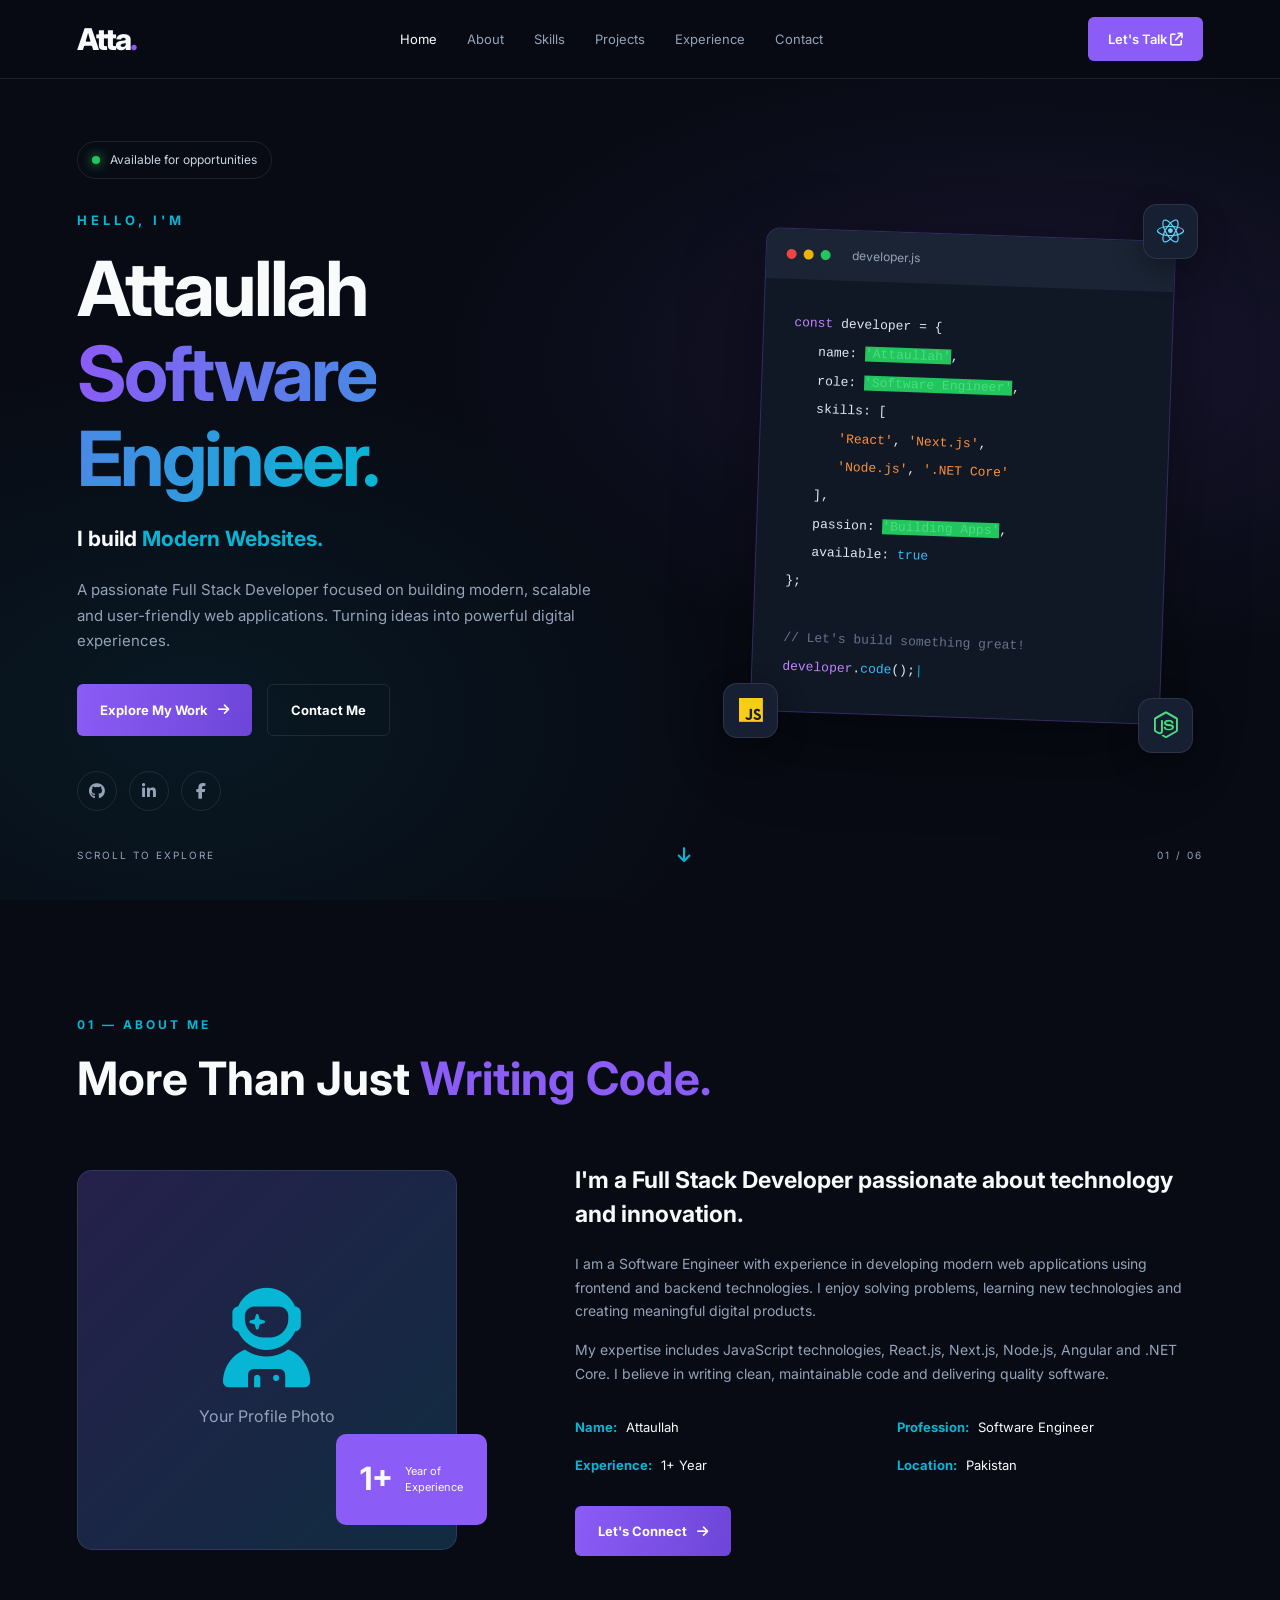
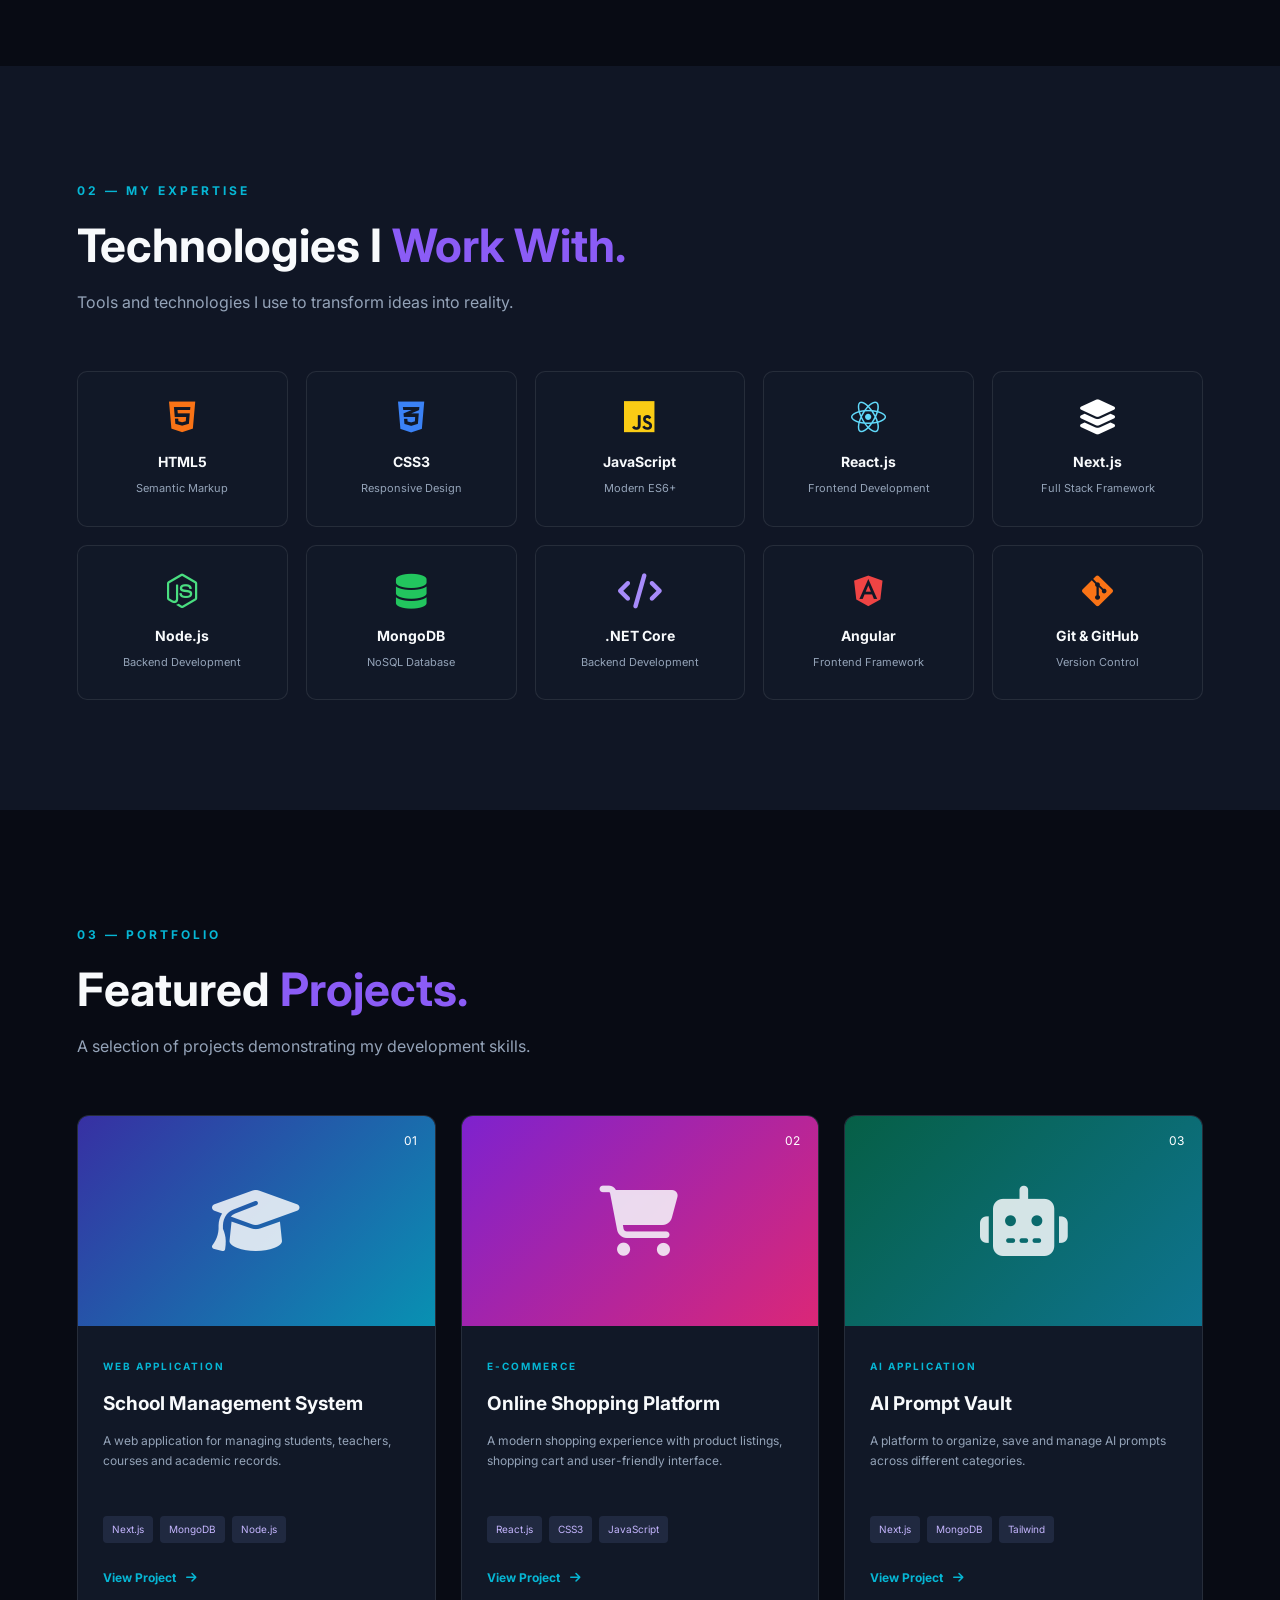
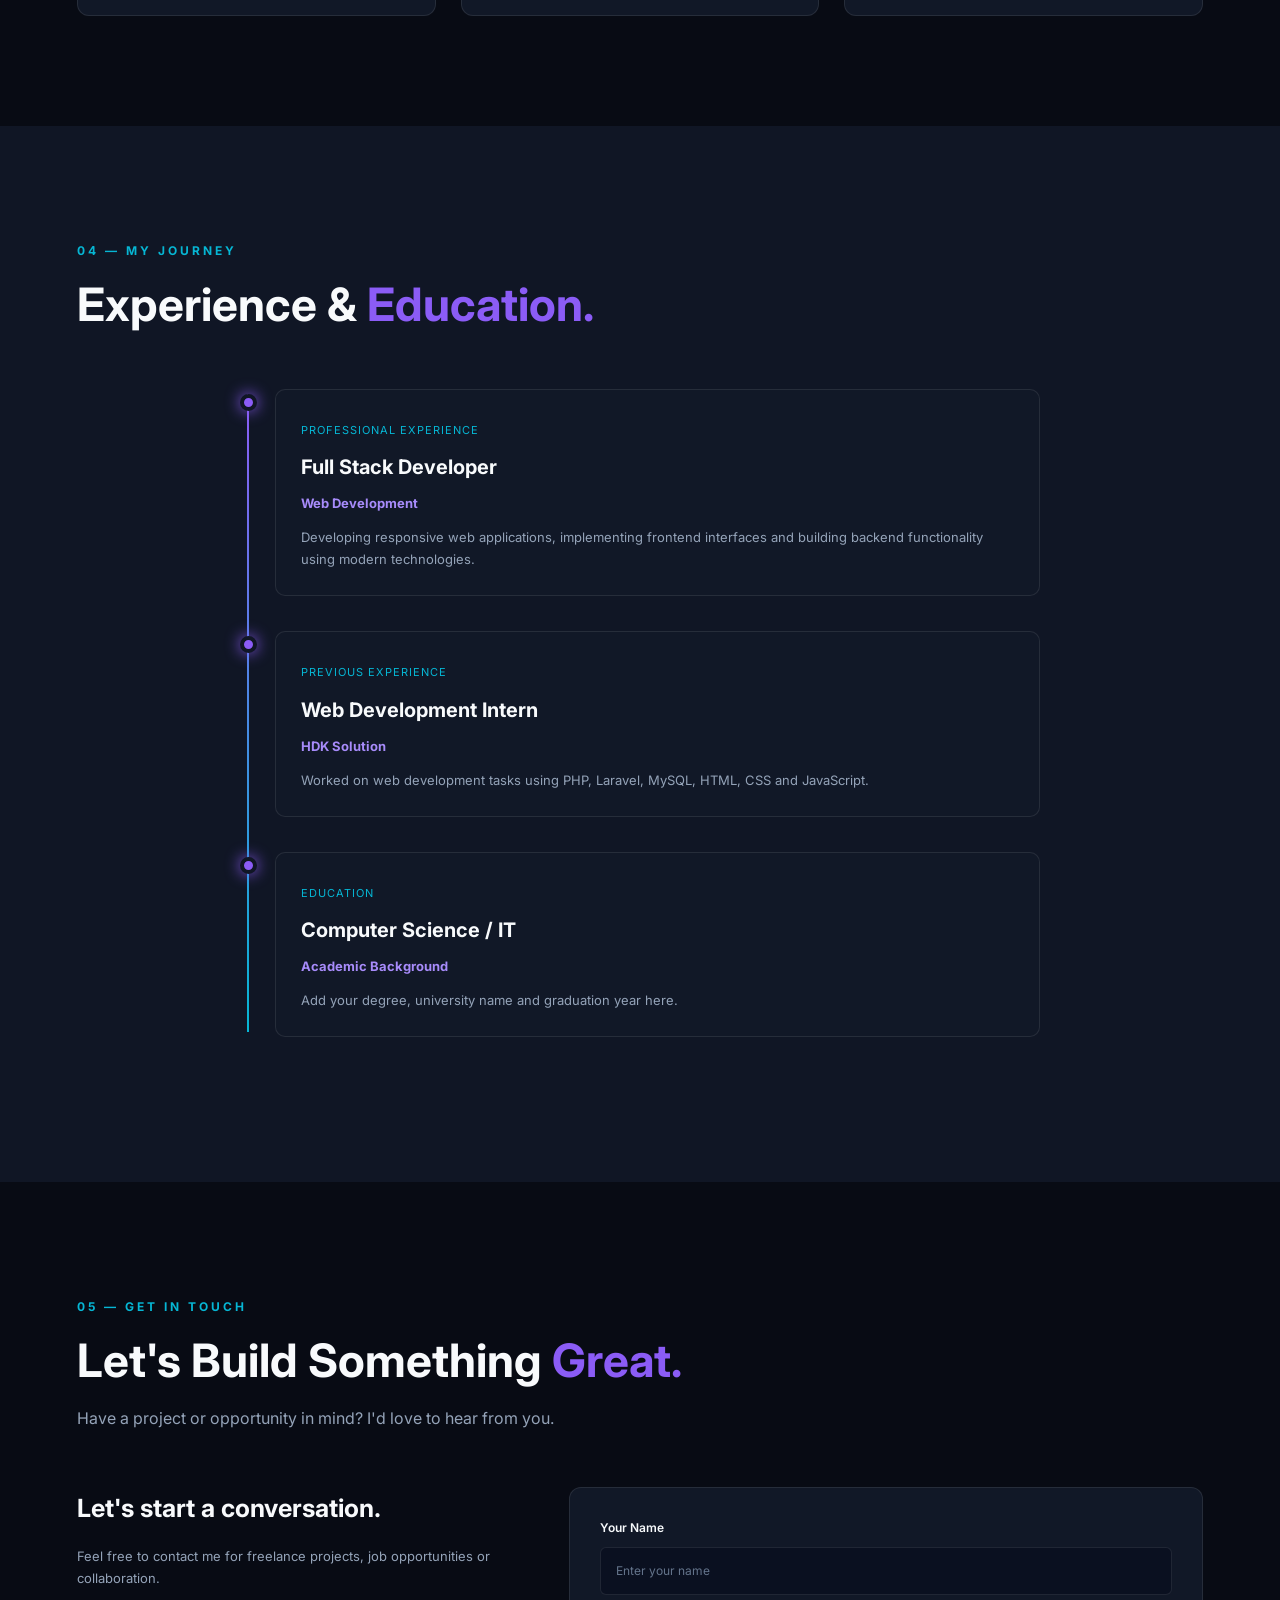
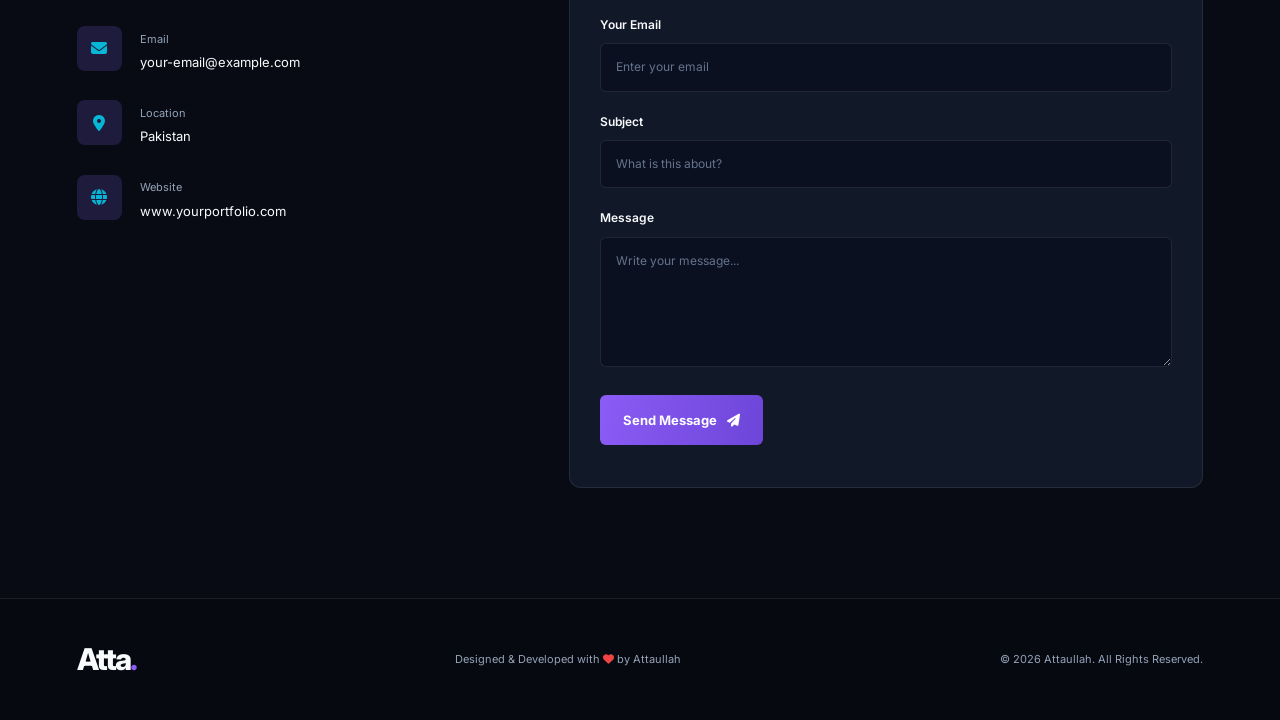
==== index.html @ f4011e94 "project created" ====
<!DOCTYPE html>
<html lang="en">
<head>
    <meta charset="UTF-8">
    <meta name="viewport" content="width=device-width, initial-scale=1.0">
    <meta name="description" content="Software Engineer Portfolio - Full Stack Developer">
    <title>Attaullah | Software Engineer</title>
    <link rel="stylesheet" href="style.css">
    <link rel="preconnect" href="https://fonts.googleapis.com">
    <link href="https://fonts.googleapis.com/css2?family=Inter:wght@400;500;600;700;800&display=swap" rel="stylesheet">
    <link rel="stylesheet" href="https://cdnjs.cloudflare.com/ajax/libs/font-awesome/6.5.2/css/all.min.css">
</head>
<body>

    <!-- Navbar -->
    <header class="header">
        <nav class="navbar container">
            <a href="#home" class="logo">Atta<span>.</span></a>

            <ul class="nav-links" id="navLinks">
                <li><a href="#home" class="active">Home</a></li>
                <li><a href="#about">About</a></li>
                <li><a href="#skills">Skills</a></li>
                <li><a href="#projects">Projects</a></li>
                <li><a href="#experience">Experience</a></li>
                <li><a href="#contact">Contact</a></li>
            </ul>

            <a href="#contact" class="nav-btn">Let's Talk <i class="fas fa-arrow-up-right-from-square"></i></a>

            <button class="menu-btn" id="menuBtn" aria-label="Toggle navigation" aria-expanded="false">
                <i class="fas fa-bars"></i>
            </button>
        </nav>
    </header>

    <!-- Hero -->
    <section class="hero" id="home">
        <div class="container hero-content">

            <div class="hero-text">
                <div class="availability">
                    <span class="pulse"></span>
                    Available for opportunities
                </div>

                <p class="intro">HELLO, I'M</p>

                <h1>Attaullah<br>
                    <span>Software Engineer.</span>
                </h1>

                <h2>I build <span id="typing"></span></h2>

                <p class="hero-description">
                    A passionate Full Stack Developer focused on building
                    modern, scalable and user-friendly web applications.
                    Turning ideas into powerful digital experiences.
                </p>

                <div class="hero-buttons">
                    <a href="#projects" class="btn btn-primary">
                        Explore My Work <i class="fas fa-arrow-right"></i>
                    </a>
                    <a href="#contact" class="btn btn-outline">
                        Contact Me
                    </a>
                </div>

                <div class="social-links">
                    <a href="https://github.com/" target="_blank" aria-label="GitHub"><i class="fab fa-github"></i></a>
                    <a href="https://linkedin.com/" target="_blank" aria-label="LinkedIn"><i class="fab fa-linkedin-in"></i></a>
                    <a href="https://facebook.com/" target="_blank" aria-label="Facebook"><i class="fab fa-facebook-f"></i></a>
                </div>
            </div>

            <div class="hero-visual">
                <div class="profile-card">
                    <div class="card-top">
                        <span class="dot red"></span>
                        <span class="dot yellow"></span>
                        <span class="dot green"></span>
                        <span class="card-title">developer.js</span>
                    </div>

                    <div class="code-content">
                        <p><span class="purple">const</span> developer = {</p>
                        <p class="indent">name: <span class="green">'Attaullah'</span>,</p>
                        <p class="indent">role: <span class="green">'Software Engineer'</span>,</p>
                        <p class="indent">skills: [</p>
                        <p class="indent2"><span class="orange">'React'</span>, <span class="orange">'Next.js'</span>,</p>
                        <p class="indent2"><span class="orange">'Node.js'</span>, <span class="orange">'.NET Core'</span></p>
                        <p class="indent">],</p>
                        <p class="indent">passion: <span class="green">'Building Apps'</span>,</p>
                        <p class="indent">available: <span class="blue">true</span></p>
                        <p>};</p>
                        <br>
                        <p><span class="comment">// Let's build something great!</span></p>
                        <p><span class="purple">developer</span>.<span class="blue">code</span>();<span class="cursor">|</span></p>
                    </div>
                </div>

                <div class="floating-icon icon-one"><i class="fab fa-react"></i></div>
                <div class="floating-icon icon-two"><i class="fab fa-js"></i></div>
                <div class="floating-icon icon-three"><i class="fab fa-node-js"></i></div>
            </div>

        </div>

        <div class="hero-bottom container">
            <span>SCROLL TO EXPLORE</span>
            <a href="#about"><i class="fas fa-arrow-down"></i></a>
            <span>01 / 06</span>
        </div>
    </section>

    <!-- About -->
    <section class="section" id="about">
        <div class="container">
            <div class="section-heading">
                <span class="section-label">01 — ABOUT ME</span>
                <h2>More Than Just <span>Writing Code.</span></h2>
            </div>

            <div class="about-grid">
                <div class="about-image">
                    <div class="image-placeholder">
                        <i class="fas fa-user-astronaut"></i>
                        <p>Your Profile Photo</p>
                    </div>
                    <div class="experience-badge">
                        <strong>1+</strong>
                        <span>Year of<br>Experience</span>
                    </div>
                </div>

                <div class="about-content">
                    <h3>I'm a Full Stack Developer passionate about technology and innovation.</h3>
                    <p>
                        I am a Software Engineer with experience in developing
                        modern web applications using frontend and backend
                        technologies. I enjoy solving problems, learning new
                        technologies and creating meaningful digital products.
                    </p>
                    <p>
                        My expertise includes JavaScript technologies,
                        React.js, Next.js, Node.js, Angular and .NET Core.
                        I believe in writing clean, maintainable code and
                        delivering quality software.
                    </p>

                    <div class="about-details">
                        <div><span>Name:</span> Attaullah</div>
                        <div><span>Profession:</span> Software Engineer</div>
                        <div><span>Experience:</span> 1+ Year</div>
                        <div><span>Location:</span> Pakistan</div>
                    </div>

                    <a href="#contact" class="btn btn-primary">Let's Connect <i class="fas fa-arrow-right"></i></a>
                </div>
            </div>
        </div>
    </section>

    <!-- Skills -->
    <section class="section section-alt" id="skills">
        <div class="container">
            <div class="section-heading">
                <span class="section-label">02 — MY EXPERTISE</span>
                <h2>Technologies I <span>Work With.</span></h2>
                <p>Tools and technologies I use to transform ideas into reality.</p>
            </div>

            <div class="skills-grid">
                <div class="skill-card">
                    <i class="fab fa-html5 html"></i>
                    <h3>HTML5</h3>
                    <p>Semantic Markup</p>
                </div>
                <div class="skill-card">
                    <i class="fab fa-css3-alt css"></i>
                    <h3>CSS3</h3>
                    <p>Responsive Design</p>
                </div>
                <div class="skill-card">
                    <i class="fab fa-js js"></i>
                    <h3>JavaScript</h3>
                    <p>Modern ES6+</p>
                </div>
                <div class="skill-card">
                    <i class="fab fa-react react"></i>
                    <h3>React.js</h3>
                    <p>Frontend Development</p>
                </div>
                <div class="skill-card">
                    <i class="fas fa-layer-group next"></i>
                    <h3>Next.js</h3>
                    <p>Full Stack Framework</p>
                </div>
                <div class="skill-card">
                    <i class="fab fa-node-js node"></i>
                    <h3>Node.js</h3>
                    <p>Backend Development</p>
                </div>
                <div class="skill-card">
                    <i class="fas fa-database mongo"></i>
                    <h3>MongoDB</h3>
                    <p>NoSQL Database</p>
                </div>
                <div class="skill-card">
                    <i class="fas fa-code dotnet"></i>
                    <h3>.NET Core</h3>
                    <p>Backend Development</p>
                </div>
                <div class="skill-card">
                    <i class="fab fa-angular angular"></i>
                    <h3>Angular</h3>
                    <p>Frontend Framework</p>
                </div>
                <div class="skill-card">
                    <i class="fab fa-git-alt git"></i>
                    <h3>Git & GitHub</h3>
                    <p>Version Control</p>
                </div>
            </div>
        </div>
    </section>

    <!-- Projects -->
    <section class="section" id="projects">
        <div class="container">
            <div class="section-heading">
                <span class="section-label">03 — PORTFOLIO</span>
                <h2>Featured <span>Projects.</span></h2>
                <p>A selection of projects demonstrating my development skills.</p>
            </div>

            <div class="projects-grid">
                <article class="project-card">
                    <div class="project-image project-one">
                        <i class="fas fa-graduation-cap"></i>
                        <span>01</span>
                    </div>
                    <div class="project-info">
                        <span class="project-category">WEB APPLICATION</span>
                        <h3>School Management System</h3>
                        <p>A web application for managing students, teachers, courses and academic records.</p>
                        <div class="tech-tags"><span>Next.js</span><span>MongoDB</span><span>Node.js</span></div>
                        <a href="#" class="project-link">View Project <i class="fas fa-arrow-right"></i></a>
                    </div>
                </article>

                <article class="project-card">
                    <div class="project-image project-two">
                        <i class="fas fa-shopping-cart"></i>
                        <span>02</span>
                    </div>
                    <div class="project-info">
                        <span class="project-category">E-COMMERCE</span>
                        <h3>Online Shopping Platform</h3>
                        <p>A modern shopping experience with product listings, shopping cart and user-friendly interface.</p>
                        <div class="tech-tags"><span>React.js</span><span>CSS3</span><span>JavaScript</span></div>
                        <a href="#" class="project-link">View Project <i class="fas fa-arrow-right"></i></a>
                    </div>
                </article>

                <article class="project-card">
                    <div class="project-image project-three">
                        <i class="fas fa-robot"></i>
                        <span>03</span>
                    </div>
                    <div class="project-info">
                        <span class="project-category">AI APPLICATION</span>
                        <h3>AI Prompt Vault</h3>
                        <p>A platform to organize, save and manage AI prompts across different categories.</p>
                        <div class="tech-tags"><span>Next.js</span><span>MongoDB</span><span>Tailwind</span></div>
                        <a href="#" class="project-link">View Project <i class="fas fa-arrow-right"></i></a>
                    </div>
                </article>
            </div>
        </div>
    </section>

    <!-- Experience -->
    <section class="section section-alt" id="experience">
        <div class="container">
            <div class="section-heading">
                <span class="section-label">04 — MY JOURNEY</span>
                <h2>Experience & <span>Education.</span></h2>
            </div>

            <div class="timeline">
                <div class="timeline-item">
                    <span class="timeline-dot"></span>
                    <div class="timeline-content">
                        <span class="timeline-date">Professional Experience</span>
                        <h3>Full Stack Developer</h3>
                        <h4>Web Development</h4>
                        <p>Developing responsive web applications, implementing frontend interfaces and building backend functionality using modern technologies.</p>
                    </div>
                </div>

                <div class="timeline-item">
                    <span class="timeline-dot"></span>
                    <div class="timeline-content">
                        <span class="timeline-date">Previous Experience</span>
                        <h3>Web Development Intern</h3>
                        <h4>HDK Solution</h4>
                        <p>Worked on web development tasks using PHP, Laravel, MySQL, HTML, CSS and JavaScript.</p>
                    </div>
                </div>

                <div class="timeline-item">
                    <span class="timeline-dot"></span>
                    <div class="timeline-content">
                        <span class="timeline-date">Education</span>
                        <h3>Computer Science / IT</h3>
                        <h4>Academic Background</h4>
                        <p>Add your degree, university name and graduation year here.</p>
                    </div>
                </div>
            </div>
        </div>
    </section>

    <!-- Contact -->
    <section class="section" id="contact">
        <div class="container">
            <div class="section-heading">
                <span class="section-label">05 — GET IN TOUCH</span>
                <h2>Let's Build Something <span>Great.</span></h2>
                <p>Have a project or opportunity in mind? I'd love to hear from you.</p>
            </div>

            <div class="contact-grid">
                <div class="contact-info">
                    <h3>Let's start a conversation.</h3>
                    <p>Feel free to contact me for freelance projects, job opportunities or collaboration.</p>

                    <div class="contact-item">
                        <i class="fas fa-envelope"></i>
                        <div><span>Email</span><p>your-email@example.com</p></div>
                    </div>
                    <div class="contact-item">
                        <i class="fas fa-location-dot"></i>
                        <div><span>Location</span><p>Pakistan</p></div>
                    </div>
                    <div class="contact-item">
                        <i class="fas fa-globe"></i>
                        <div><span>Website</span><p>www.yourportfolio.com</p></div>
                    </div>
                </div>

                <form class="contact-form" id="contactForm">
                    <div class="form-group">
                        <label for="name">Your Name</label>
                        <input type="text" id="name" placeholder="Enter your name" required>
                    </div>
                    <div class="form-group">
                        <label for="email">Your Email</label>
                        <input type="email" id="email" placeholder="Enter your email" required>
                    </div>
                    <div class="form-group">
                        <label for="subject">Subject</label>
                        <input type="text" id="subject" placeholder="What is this about?" required>
                    </div>
                    <div class="form-group">
                        <label for="message">Message</label>
                        <textarea id="message" rows="5" placeholder="Write your message..." required></textarea>
                    </div>
                    <button type="submit" class="btn btn-primary submit-btn">
                        Send Message <i class="fas fa-paper-plane"></i>
                    </button>
                    <p id="formMessage" class="form-message"></p>
                </form>
            </div>
        </div>
    </section>

    <!-- Footer -->
    <footer class="footer">
        <div class="container footer-content">
            <a href="#home" class="logo">Atta<span>.</span></a>
            <p>Designed & Developed with <i class="fas fa-heart"></i> by Attaullah</p>
            <p class="copyright">© <span id="year"></span> Attaullah. All Rights Reserved.</p>
        </div>
    </footer>

    <button class="back-to-top" id="backToTop" aria-label="Back to top">
        <i class="fas fa-arrow-up"></i>
    </button>

    <script src="script.js"></script>
</body>
</html>
---- style.css ----
/* =========================
   GLOBAL STYLES
========================= */

:root {
    --bg: #080b14;
    --bg-light: #101625;
    --card: #111827;
    --primary: #8b5cf6;
    --secondary: #06b6d4;
    --text: #f8fafc;
    --muted: #94a3b8;
    --border: rgba(255,255,255,0.09);
}

* {
    margin: 0;
    padding: 0;
    box-sizing: border-box;
    scroll-behavior: smooth;
}

body {
    font-family: 'Inter', sans-serif;
    background: var(--bg);
    color: var(--text);
    line-height: 1.7;
    overflow-x: hidden;
}

a {
    text-decoration: none;
    color: inherit;
}

button, input, textarea {
    font: inherit;
}

.container {
    width: 88%;
    max-width: 1200px;
    margin: auto;
}

.section {
    padding: 110px 0;
}

.section-alt {
    background: var(--bg-light);
}

.section-heading {
    margin-bottom: 55px;
}

.section-label {
    display: inline-block;
    color: var(--secondary);
    font-size: 12px;
    font-weight: 700;
    letter-spacing: 3px;
    margin-bottom: 15px;
}

.section-heading h2 {
    font-size: clamp(30px, 4vw, 46px);
    line-height: 1.25;
    margin-bottom: 15px;
}

.section-heading h2 span {
    color: var(--primary);
}

.section-heading > p {
    color: var(--muted);
}

/* =========================
   NAVIGATION
========================= */

.header {
    position: fixed;
    top: 0;
    left: 0;
    width: 100%;
    z-index: 1000;
    background: rgba(8,11,20,0.88);
    backdrop-filter: blur(15px);
    border-bottom: 1px solid var(--border);
}

.navbar {
    height: 78px;
    display: flex;
    align-items: center;
    justify-content: space-between;
}

.logo {
    font-size: 30px;
    font-weight: 800;
    letter-spacing: -2px;
}

.logo span {
    color: var(--primary);
}

.nav-links {
    display: flex;
    list-style: none;
    gap: 30px;
}

.nav-links a {
    font-size: 13px;
    color: var(--muted);
    transition: 0.3s;
}

.nav-links a:hover,
.nav-links a.active {
    color: var(--text);
}

.nav-btn {
    background: var(--primary);
    padding: 11px 20px;
    border-radius: 6px;
    font-size: 13px;
    font-weight: 600;
    transition: 0.3s;
}

.nav-btn:hover {
    background: #7040dc;
    transform: translateY(-2px);
}

.menu-btn {
    display: none;
    background: transparent;
    border: 0;
    color: white;
    font-size: 23px;
    cursor: pointer;
}

/* =========================
   HERO SECTION
========================= */

.hero {
    min-height: 100vh;
    padding-top: 140px;
    position: relative;
    background:
        radial-gradient(ellipse at 80% 40%, rgba(139,92,246,0.13), transparent 40%),
        radial-gradient(ellipse at 15% 80%, rgba(6,182,212,0.08), transparent 35%);
    display: flex;
    flex-direction: column;
}

.hero-content {
    display: grid;
    grid-template-columns: 1.1fr 0.9fr;
    align-items: center;
    gap: 60px;
    flex: 1;
}

.availability {
    display: inline-flex;
    align-items: center;
    gap: 10px;
    padding: 8px 14px;
    border: 1px solid var(--border);
    border-radius: 30px;
    color: #cbd5e1;
    font-size: 12px;
    margin-bottom: 30px;
}

.pulse {
    width: 8px;
    height: 8px;
    border-radius: 50%;
    background: #22c55e;
    box-shadow: 0 0 12px #22c55e;
}

.intro {
    color: var(--secondary);
    font-size: 13px;
    letter-spacing: 4px;
    font-weight: 700;
}

.hero-text h1 {
    font-size: clamp(45px, 6vw, 76px);
    line-height: 1.12;
    margin: 15px 0;
    letter-spacing: -3px;
}

.hero-text h1 span {
    background: linear-gradient(90deg, #8b5cf6, #06b6d4);
    background-clip: text;
    -webkit-background-clip: text;
    color: transparent;
}

.hero-text h2 {
    font-size: 21px;
    margin: 20px 0;
}

.hero-text h2 span {
    color: var(--secondary);
}

.hero-description {
    max-width: 520px;
    color: var(--muted);
    font-size: 15px;
    margin-bottom: 30px;
}

.hero-buttons {
    display: flex;
    gap: 15px;
    flex-wrap: wrap;
}

.btn {
    display: inline-flex;
    align-items: center;
    justify-content: center;
    gap: 10px;
    padding: 14px 23px;
    border-radius: 6px;
    font-size: 13px;
    font-weight: 700;
    border: none;
    cursor: pointer;
    transition: 0.3s;
}

.btn-primary {
    color: white;
    background: linear-gradient(100deg, #8b5cf6, #6d45d8);
}

.btn-primary:hover {
    transform: translateY(-4px);
    box-shadow: 0 10px 30px rgba(139,92,246,0.25);
}

.btn-outline {
    border: 1px solid var(--border);
    color: white;
}

.btn-outline:hover {
    border-color: var(--primary);
    color: var(--secondary);
}

.social-links {
    display: flex;
    gap: 12px;
    margin-top: 35px;
}

.social-links a {
    width: 40px;
    height: 40px;
    border: 1px solid var(--border);
    display: grid;
    place-items: center;
    border-radius: 50%;
    color: var(--muted);
    transition: 0.3s;
}

.social-links a:hover {
    background: var(--primary);
    color: white;
    transform: translateY(-4px);
}

/* Code card */

.hero-visual {
    position: relative;
    padding: 35px;
}

.profile-card {
    position: relative;
    z-index: 2;
    background: #101725;
    border: 1px solid rgba(139,92,246,0.3);
    border-radius: 14px;
    overflow: hidden;
    box-shadow: 0 30px 80px rgba(0,0,0,0.4);
    transform: rotate(2deg);
    transition: 0.4s;
}

.profile-card:hover {
    transform: rotate(0deg) translateY(-5px);
}

.card-top {
    background: #1a2434;
    padding: 15px 20px;
    display: flex;
    align-items: center;
    gap: 7px;
}

.dot {
    width: 10px;
    height: 10px;
    border-radius: 50%;
}

.red { background: #ef4444; }
.yellow { background: #eab308; }
.green { background: #22c55e; }

.card-title {
    margin-left: 15px;
    font-size: 12px;
    color: var(--muted);
}

.code-content {
    padding: 30px;
    font-family: monospace;
    font-size: 13px;
    line-height: 2.2;
    color: #e2e8f0;
}

.indent { padding-left: 25px; }
.indent2 { padding-left: 48px; }

.purple { color: #c084fc; }
.green:not(.dot) { color: #4ade80; }
.orange { color: #fb923c; }
.blue { color: #38bdf8; }
.comment { color: #64748b; }
.cursor { color: #06b6d4; animation: blink 0.8s infinite; }

@keyframes blink {
    50% { opacity: 0; }
}

.floating-icon {
    position: absolute;
    z-index: 3;
    width: 55px;
    height: 55px;
    border-radius: 14px;
    display: grid;
    place-items: center;
    font-size: 27px;
    background: #172033;
    border: 1px solid var(--border);
    box-shadow: 0 10px 30px #0005;
    animation: float 3s ease-in-out infinite;
}

.icon-one { top: 5px; right: 5px; color: #61dafb; }
.icon-two { bottom: 15px; left: 0; color: #facc15; animation-delay: 0.5s; }
.icon-three { bottom: 0; right: 10px; color: #4ade80; animation-delay: 1s; }

@keyframes float {
    50% { transform: translateY(-12px); }
}

.hero-bottom {
    display: flex;
    justify-content: space-between;
    align-items: center;
    padding: 30px 0;
    color: var(--muted);
    font-size: 10px;
    letter-spacing: 2px;
}

.hero-bottom a {
    font-size: 17px;
    color: var(--secondary);
}

/* =========================
   ABOUT
========================= */

.about-grid {
    display: grid;
    grid-template-columns: 0.8fr 1.2fr;
    align-items: center;
    gap: 80px;
}

.about-image {
    position: relative;
    max-width: 380px;
}

.image-placeholder {
    min-height: 380px;
    background: linear-gradient(135deg, #25204b, #102c40);
    border: 1px solid var(--border);
    border-radius: 15px;
    display: flex;
    flex-direction: column;
    justify-content: center;
    align-items: center;
    color: var(--secondary);
    gap: 15px;
}

.image-placeholder i {
    font-size: 100px;
}

.image-placeholder p {
    color: var(--muted);
}

.experience-badge {
    position: absolute;
    right: -30px;
    bottom: 25px;
    background: var(--primary);
    padding: 18px 24px;
    border-radius: 10px;
    display: flex;
    align-items: center;
    gap: 12px;
}

.experience-badge strong {
    font-size: 32px;
}

.experience-badge span {
    font-size: 11px;
    line-height: 1.5;
}

.about-content h3 {
    font-size: 23px;
    margin-bottom: 20px;
    line-height: 1.5;
}

.about-content > p {
    color: var(--muted);
    font-size: 14px;
    margin-bottom: 15px;
}

.about-details {
    display: grid;
    grid-template-columns: 1fr 1fr;
    gap: 16px;
    margin: 30px 0;
    font-size: 13px;
}

.about-details span {
    color: var(--secondary);
    font-weight: 700;
    margin-right: 5px;
}

/* =========================
   SKILLS
========================= */

.skills-grid {
    display: grid;
    grid-template-columns: repeat(5, 1fr);
    gap: 18px;
}

.skill-card {
    background: var(--card);
    border: 1px solid var(--border);
    border-radius: 10px;
    padding: 28px 15px;
    text-align: center;
    transition: 0.3s;
}

.skill-card:hover {
    transform: translateY(-8px);
    border-color: var(--primary);
    background: #171d30;
}

.skill-card i {
    font-size: 35px;
    margin-bottom: 15px;
}

.skill-card h3 {
    font-size: 14px;
    margin-bottom: 5px;
}

.skill-card p {
    font-size: 11px;
    color: var(--muted);
}

.html { color: #f97316; }
.css { color: #3b82f6; }
.js { color: #facc15; }
.react { color: #61dafb; }
.next { color: white; }
.node { color: #4ade80; }
.mongo { color: #22c55e; }
.dotnet { color: #a78bfa; }
.angular { color: #ef4444; }
.git { color: #f97316; }

/* =========================
   PROJECTS
========================= */

.projects-grid {
    display: grid;
    grid-template-columns: repeat(3, 1fr);
    gap: 25px;
}

.project-card {
    background: var(--card);
    border: 1px solid var(--border);
    border-radius: 12px;
    overflow: hidden;
    transition: 0.3s;
}

.project-card:hover {
    transform: translateY(-8px);
    border-color: var(--primary);
}

.project-image {
    height: 210px;
    position: relative;
    display: grid;
    place-items: center;
    overflow: hidden;
}

.project-image i {
    font-size: 70px;
    opacity: 0.85;
}

.project-image span {
    position: absolute;
    top: 15px;
    right: 18px;
    font-size: 12px;
    color: white;
}

.project-one {
    background: linear-gradient(135deg, #3730a3, #0891b2);
}

.project-two {
    background: linear-gradient(135deg, #7e22ce, #db2777);
}

.project-three {
    background: linear-gradient(135deg, #065f46, #0e7490);
}

.project-info {
    padding: 25px;
}

.project-category {
    font-size: 10px;
    color: var(--secondary);
    font-weight: 700;
    letter-spacing: 2px;
}

.project-info h3 {
    font-size: 19px;
    margin: 10px 0;
}

.project-info p {
    font-size: 12px;
    color: var(--muted);
    min-height: 65px;
}

.tech-tags {
    display: flex;
    flex-wrap: wrap;
    gap: 7px;
    margin: 20px 0;
}

.tech-tags span {
    background: #202940;
    color: #c4b5fd;
    padding: 5px 9px;
    border-radius: 4px;
    font-size: 10px;
}

.project-link {
    display: inline-flex;
    gap: 10px;
    align-items: center;
    font-size: 12px;
    color: var(--secondary);
    font-weight: 700;
}

/* =========================
   EXPERIENCE
========================= */

.timeline {
    max-width: 800px;
    margin: auto;
    position: relative;
    padding-left: 35px;
}

.timeline::before {
    content: "";
    position: absolute;
    left: 7px;
    top: 5px;
    bottom: 5px;
    width: 2px;
    background: linear-gradient(var(--primary), var(--secondary));
}

.timeline-item {
    position: relative;
    margin-bottom: 35px;
}

.timeline-dot {
    position: absolute;
    left: -35px;
    top: 5px;
    width: 17px;
    height: 17px;
    border-radius: 50%;
    background: var(--primary);
    border: 4px solid var(--bg-light);
    box-shadow: 0 0 15px var(--primary);
}

.timeline-content {
    background: var(--card);
    padding: 25px;
    border: 1px solid var(--border);
    border-radius: 10px;
}

.timeline-date {
    color: var(--secondary);
    font-size: 11px;
    text-transform: uppercase;
    letter-spacing: 1px;
}

.timeline-content h3 {
    margin: 8px 0;
    font-size: 20px;
}

.timeline-content h4 {
    color: #a78bfa;
    font-size: 13px;
    margin-bottom: 12px;
}

.timeline-content p {
    color: var(--muted);
    font-size: 13px;
}

/* =========================
   CONTACT
========================= */

.contact-grid {
    display: grid;
    grid-template-columns: 0.8fr 1.2fr;
    gap: 70px;
}

.contact-info h3 {
    font-size: 25px;
    margin-bottom: 15px;
}

.contact-info > p {
    font-size: 13px;
    color: var(--muted);
    margin-bottom: 35px;
}

.contact-item {
    display: flex;
    align-items: center;
    gap: 18px;
    margin-bottom: 25px;
}

.contact-item > i {
    width: 45px;
    height: 45px;
    background: #1e1b3c;
    color: var(--secondary);
    display: grid;
    place-items: center;
    border-radius: 8px;
}

.contact-item span {
    font-size: 11px;
    color: var(--muted);
}

.contact-item p {
    font-size: 13px;
}

.contact-form {
    background: var(--card);
    padding: 30px;
    border: 1px solid var(--border);
    border-radius: 12px;
}

.form-group {
    margin-bottom: 20px;
}

.form-group label {
    display: block;
    font-size: 12px;
    margin-bottom: 8px;
    font-weight: 600;
}

.form-group input,
.form-group textarea {
    width: 100%;
    background: #0a1020;
    border: 1px solid var(--border);
    outline: none;
    padding: 13px 15px;
    color: white;
    border-radius: 6px;
    font-size: 12px;
    resize: vertical;
    transition: 0.3s;
}

.form-group input:focus,
.form-group textarea:focus {
    border-color: var(--primary);
}

.form-group input::placeholder,
.form-group textarea::placeholder {
    color: #64748b;
}

.form-message {
    margin-top: 12px;
    font-size: 12px;
    color: var(--secondary);
}

/* =========================
   FOOTER
========================= */

.footer {
    background: #060910;
    border-top: 1px solid var(--border);
    padding: 35px 0;
}

.footer-content {
    display: flex;
    align-items: center;
    justify-content: space-between;
    gap: 20px;
    flex-wrap: wrap;
}

.footer-content p {
    font-size: 11px;
    color: var(--muted);
}

.footer-content .fa-heart {
    color: #ef4444;
}

.back-to-top {
    position: fixed;
    right: 25px;
    bottom: 25px;
    width: 45px;
    height: 45px;
    border: 0;
    border-radius: 8px;
    background: var(--primary);
    color: white;
    cursor: pointer;
    display: none;
    z-index: 900;
    transition: 0.3s;
}

.back-to-top.show {
    display: block;
}

.back-to-top:hover {
    transform: translateY(-5px);
}

/* =========================
   SCROLL ANIMATION
========================= */

.reveal {
    opacity: 0;
    transform: translateY(30px);
    transition: opacity 0.7s ease, transform 0.7s ease;
}

.reveal.visible {
    opacity: 1;
    transform: translateY(0);
}

/* =========================
   RESPONSIVE DESIGN
========================= */

@media(max-width: 1000px) {
    .nav-links {
        gap: 17px;
    }

    .hero-content {
        gap: 25px;
    }

    .skills-grid {
        grid-template-columns: repeat(3, 1fr);
    }

    .projects-grid {
        grid-template-columns: repeat(2, 1fr);
    }
}

@media(max-width: 768px) {
    .section {
        padding: 80px 0;
    }

    .navbar {
        height: 70px;
    }

    .nav-btn {
        display: none;
    }

    .menu-btn {
        display: block;
    }

    .nav-links {
        position: absolute;
        top: 70px;
        left: 0;
        width: 100%;
        background: #101625;
        flex-direction: column;
        gap: 0;
        padding: 10px 6%;
        display: none;
        border-bottom: 1px solid var(--border);
    }

    .nav-links.show {
        display: flex;
    }

    .nav-links li a {
        display: block;
        padding: 13px 0;
    }

    .hero {
        padding-top: 110px;
    }

    .hero-content {
        grid-template-columns: 1fr;
        gap: 30px;
    }

    .hero-visual {
        max-width: 550px;
        width: 100%;
        margin: auto;
        padding: 20px;
    }

    .hero-text h1 {
        font-size: 55px;
    }

    .about-grid,
    .contact-grid {
        grid-template-columns: 1fr;
        gap: 45px;
    }

    .about-image {
        margin: auto;
        width: 90%;
    }

    .projects-grid {
        grid-template-columns: 1fr 1fr;
    }

    .footer-content {
        justify-content: center;
        text-align: center;
        flex-direction: column;
    }
}

@media(max-width: 520px) {
    .container {
        width: 90%;
    }

    .hero-text h1 {
        font-size: 43px;
        letter-spacing: -2px;
    }

    .hero-text h2 {
        font-size: 17px;
    }

    .hero-description {
        font-size: 13px;
    }

    .hero-visual {
        padding: 12px;
    }

    .code-content {
        padding: 20px 12px;
        font-size: 10px;
    }

    .skills-grid {
        grid-template-columns: repeat(2, 1fr);
    }

    .projects-grid {
        grid-template-columns: 1fr;
    }

    .about-details {
        grid-template-columns: 1fr;
    }

    .experience-badge {
        right: -10px;
    }

    .contact-form {
        padding: 20px;
    }

    .hero-buttons .btn {
        padding: 12px 15px;
    }

    .hero-bottom {
        padding: 25px 0;
    }
}
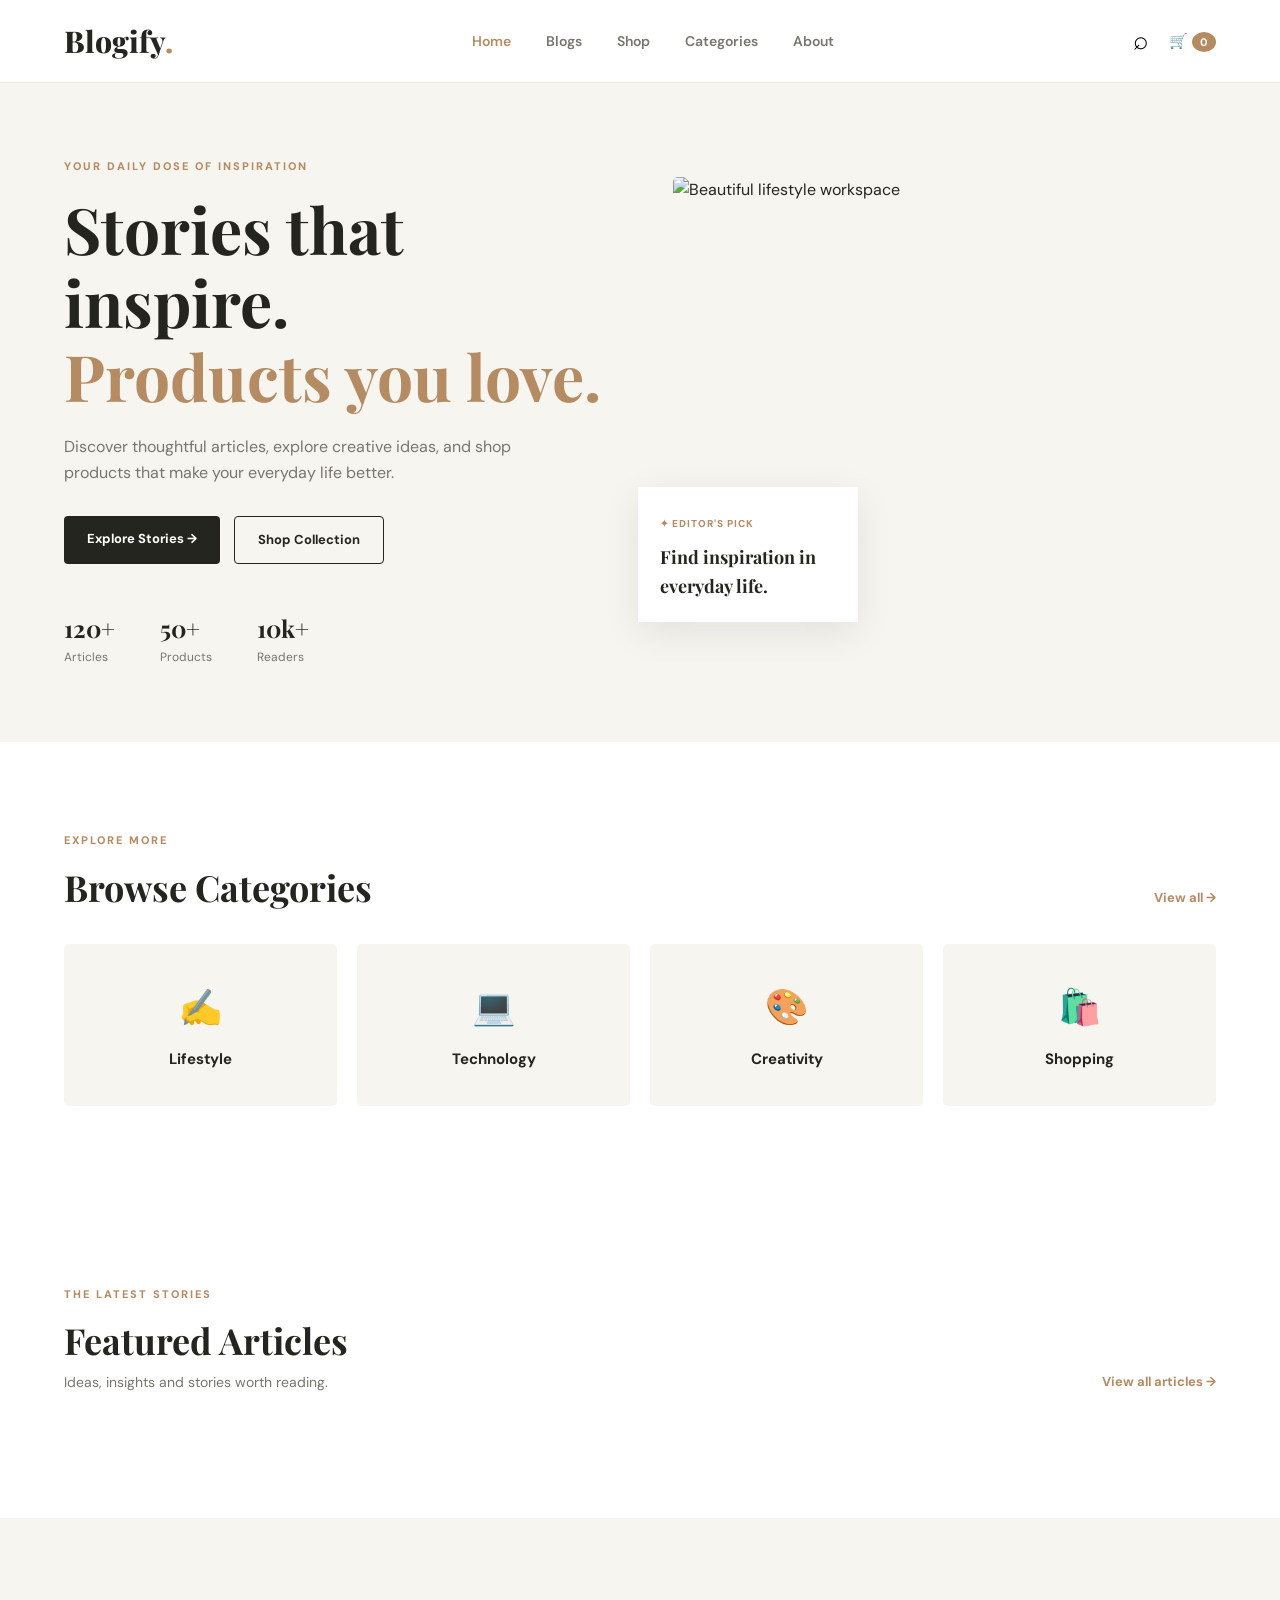
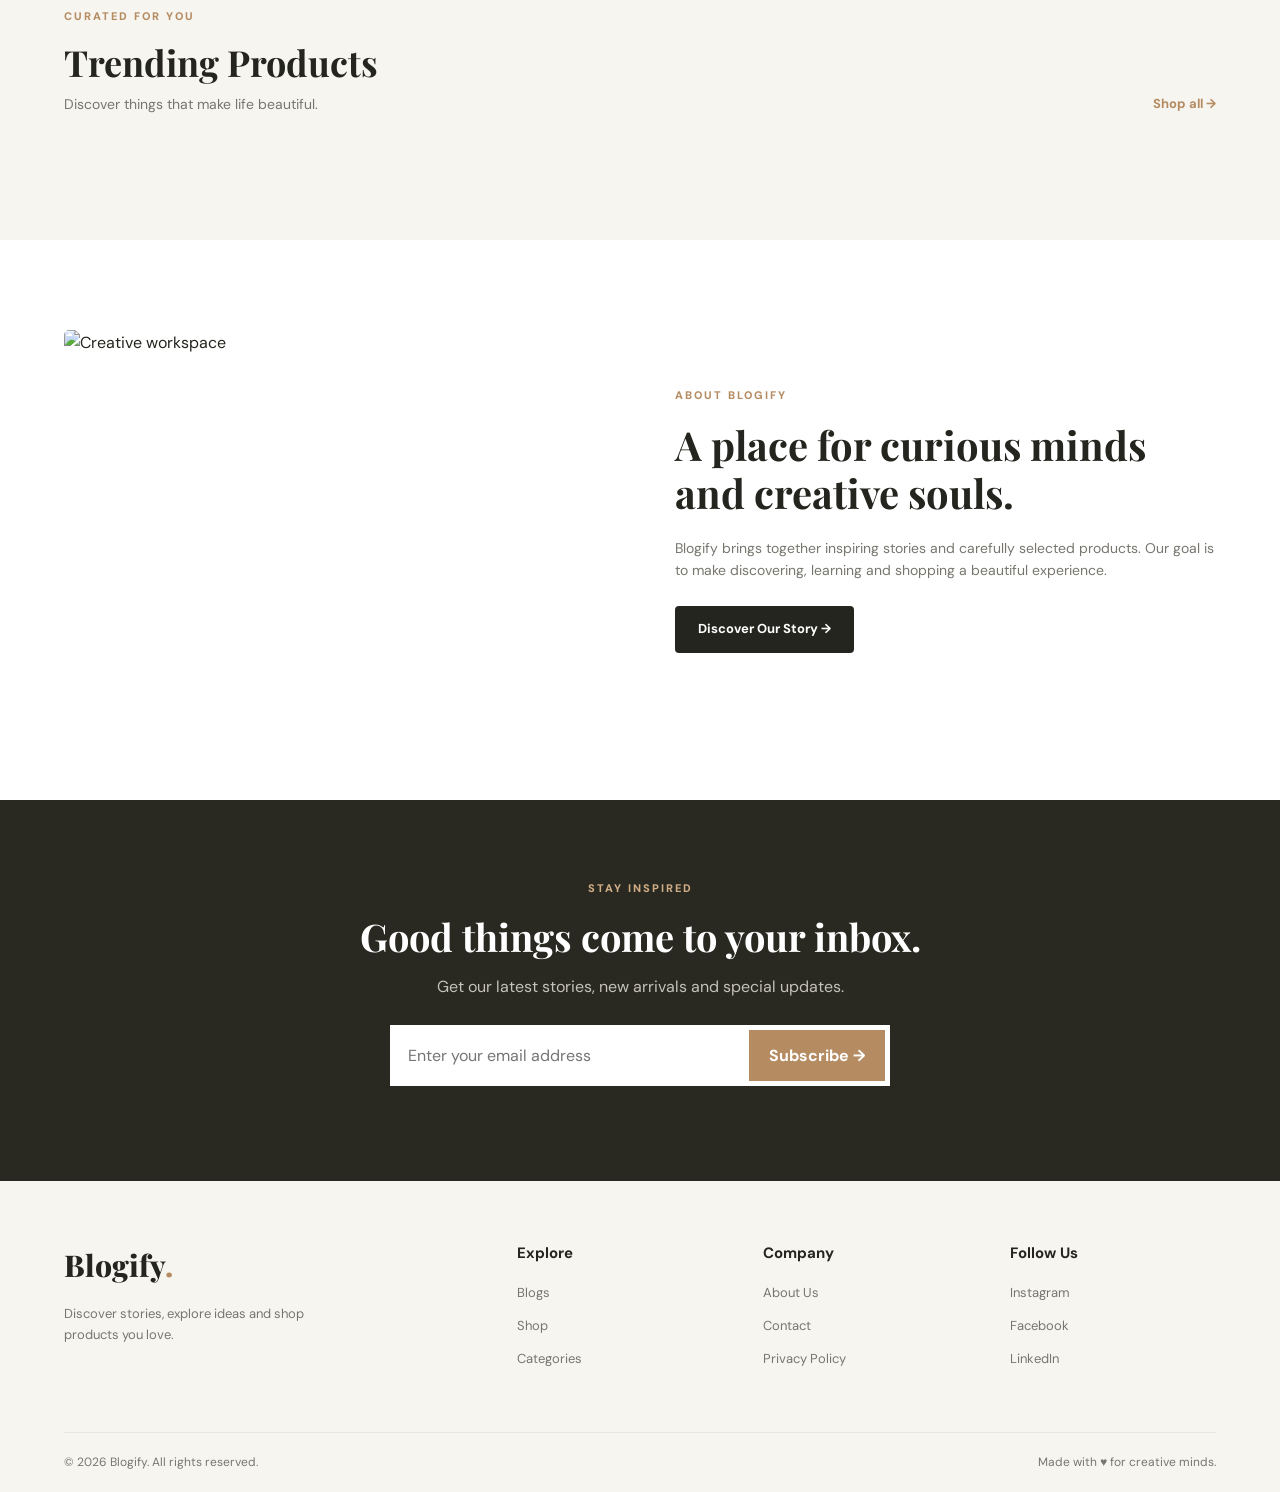
==== commit 7221bf9a: "home page created" ====
--- a/index.html
+++ b/index.html
@@ -4,393 +4,269 @@
 <head>
     <meta charset="UTF-8">
     <meta name="viewport" content="width=device-width, initial-scale=1.0">
-    <meta name="description" content="Software Engineer Portfolio - Full Stack Developer">
-    <title>Attaullah | Software Engineer</title>
-    <link rel="stylesheet" href="style.css">
+
+    <title>Blogify | Stories & Shopping</title>
+
+    <link rel="stylesheet" href="css/style.css">
+
+    <!-- Google Fonts -->
     <link rel="preconnect" href="https://fonts.googleapis.com">
-    <link href="https://fonts.googleapis.com/css2?family=Inter:wght@400;500;600;700;800&display=swap" rel="stylesheet">
-    <link rel="stylesheet" href="https://cdnjs.cloudflare.com/ajax/libs/font-awesome/6.5.2/css/all.min.css">
+    <link rel="preconnect" href="https://fonts.gstatic.com" crossorigin>
+    <link href="https://fonts.googleapis.com/css2?family=DM+Sans:wght@400;500;600;700;800&family=Playfair+Display:wght@600;700;800&display=swap" rel="stylesheet">
 </head>
 <body>
 
     <!-- Navbar -->
     <header class="header">
         <nav class="navbar container">
-            <a href="#home" class="logo">Atta<span>.</span></a>
-
-            <ul class="nav-links" id="navLinks">
-                <li><a href="#home" class="active">Home</a></li>
-                <li><a href="#about">About</a></li>
-                <li><a href="#skills">Skills</a></li>
-                <li><a href="#projects">Projects</a></li>
-                <li><a href="#experience">Experience</a></li>
-                <li><a href="#contact">Contact</a></li>
-            </ul>
-
-            <a href="#contact" class="nav-btn">Let's Talk <i class="fas fa-arrow-up-right-from-square"></i></a>
-
-            <button class="menu-btn" id="menuBtn" aria-label="Toggle navigation" aria-expanded="false">
-                <i class="fas fa-bars"></i>
-            </button>
+
+            <a href="index.html" class="logo">Blogify<span>.</span></a>
+
+            <div class="nav-links" id="navLinks">
+                <a href="index.html" class="active">Home</a>
+                <a href="blog.html">Blogs</a>
+                <a href="shop.html">Shop</a>
+                <a href="#categories">Categories</a>
+                <a href="about.html">About</a>
+            </div>
+
+            <div class="nav-actions">
+                <button class="search-btn" aria-label="Search">⌕</button>
+                <a href="cart.html" class="cart-btn">
+                    🛒 <span id="cartCount">0</span>
+                </a>
+                <button class="menu-btn" id="menuBtn" aria-label="Toggle menu">
+                    ☰
+                </button>
+            </div>
+
         </nav>
     </header>
 
-    <!-- Hero -->
-    <section class="hero" id="home">
-        <div class="container hero-content">
-
-            <div class="hero-text">
-                <div class="availability">
-                    <span class="pulse"></span>
-                    Available for opportunities
-                </div>
-
-                <p class="intro">HELLO, I'M</p>
-
-                <h1>Attaullah<br>
-                    <span>Software Engineer.</span>
+    <!-- Hero Section -->
+    <section class="hero">
+        <div class="container hero-container">
+
+            <div class="hero-content">
+                <span class="eyebrow">YOUR DAILY DOSE OF INSPIRATION</span>
+
+                <h1>
+                    Stories that inspire.
+                    <span>Products you love.</span>
                 </h1>
 
-                <h2>I build <span id="typing"></span></h2>
-
-                <p class="hero-description">
-                    A passionate Full Stack Developer focused on building
-                    modern, scalable and user-friendly web applications.
-                    Turning ideas into powerful digital experiences.
+                <p>
+                    Discover thoughtful articles, explore creative ideas,
+                    and shop products that make your everyday life better.
                 </p>
 
                 <div class="hero-buttons">
-                    <a href="#projects" class="btn btn-primary">
-                        Explore My Work <i class="fas fa-arrow-right"></i>
+                    <a href="#blogs" class="btn btn-primary">
+                        Explore Stories →
                     </a>
-                    <a href="#contact" class="btn btn-outline">
-                        Contact Me
+
+                    <a href="#shop" class="btn btn-outline">
+                        Shop Collection
                     </a>
                 </div>
 
-                <div class="social-links">
-                    <a href="https://github.com/" target="_blank" aria-label="GitHub"><i class="fab fa-github"></i></a>
-                    <a href="https://linkedin.com/" target="_blank" aria-label="LinkedIn"><i class="fab fa-linkedin-in"></i></a>
-                    <a href="https://facebook.com/" target="_blank" aria-label="Facebook"><i class="fab fa-facebook-f"></i></a>
-                </div>
-            </div>
-
-            <div class="hero-visual">
-                <div class="profile-card">
-                    <div class="card-top">
-                        <span class="dot red"></span>
-                        <span class="dot yellow"></span>
-                        <span class="dot green"></span>
-                        <span class="card-title">developer.js</span>
+                <div class="hero-stats">
+                    <div>
+                        <h3>120+</h3>
+                        <p>Articles</p>
                     </div>
-
-                    <div class="code-content">
-                        <p><span class="purple">const</span> developer = {</p>
-                        <p class="indent">name: <span class="green">'Attaullah'</span>,</p>
-                        <p class="indent">role: <span class="green">'Software Engineer'</span>,</p>
-                        <p class="indent">skills: [</p>
-                        <p class="indent2"><span class="orange">'React'</span>, <span class="orange">'Next.js'</span>,</p>
-                        <p class="indent2"><span class="orange">'Node.js'</span>, <span class="orange">'.NET Core'</span></p>
-                        <p class="indent">],</p>
-                        <p class="indent">passion: <span class="green">'Building Apps'</span>,</p>
-                        <p class="indent">available: <span class="blue">true</span></p>
-                        <p>};</p>
-                        <br>
-                        <p><span class="comment">// Let's build something great!</span></p>
-                        <p><span class="purple">developer</span>.<span class="blue">code</span>();<span class="cursor">|</span></p>
+                    <div>
+                        <h3>50+</h3>
+                        <p>Products</p>
                     </div>
-                </div>
-
-                <div class="floating-icon icon-one"><i class="fab fa-react"></i></div>
-                <div class="floating-icon icon-two"><i class="fab fa-js"></i></div>
-                <div class="floating-icon icon-three"><i class="fab fa-node-js"></i></div>
-            </div>
-
-        </div>
-
-        <div class="hero-bottom container">
-            <span>SCROLL TO EXPLORE</span>
-            <a href="#about"><i class="fas fa-arrow-down"></i></a>
-            <span>01 / 06</span>
+                    <div>
+                        <h3>10k+</h3>
+                        <p>Readers</p>
+                    </div>
+                </div>
+            </div>
+
+            <div class="hero-image">
+                <img
+                    src="https://images.unsplash.com/photo-1494438639946-1ebd1d20bf85?w=1000"
+                    alt="Beautiful lifestyle workspace"
+                >
+
+                <div class="floating-card">
+                    <span>✦ EDITOR'S PICK</span>
+                    <h4>Find inspiration in everyday life.</h4>
+                </div>
+            </div>
+
+        </div>
+    </section>
+
+    <!-- Categories -->
+    <section class="categories section container" id="categories">
+
+        <div class="section-heading">
+            <div>
+                <span class="eyebrow">EXPLORE MORE</span>
+                <h2>Browse Categories</h2>
+            </div>
+            <a href="#blogs" class="text-link">View all →</a>
+        </div>
+
+        <div class="category-grid">
+            <a href="#blogs" class="category-card">
+                <span>✍️</span>
+                <h3>Lifestyle</h3>
+            </a>
+
+            <a href="#blogs" class="category-card">
+                <span>💻</span>
+                <h3>Technology</h3>
+            </a>
+
+            <a href="#blogs" class="category-card">
+                <span>🎨</span>
+                <h3>Creativity</h3>
+            </a>
+
+            <a href="#shop" class="category-card">
+                <span>🛍️</span>
+                <h3>Shopping</h3>
+            </a>
+        </div>
+
+    </section>
+
+    <!-- Featured Blogs -->
+    <section class="section container" id="blogs">
+
+        <div class="section-heading">
+            <div>
+                <span class="eyebrow">THE LATEST STORIES</span>
+                <h2>Featured Articles</h2>
+                <p>Ideas, insights and stories worth reading.</p>
+            </div>
+
+            <a href="blog.html" class="text-link">View all articles →</a>
+        </div>
+
+        <div class="blog-grid" id="blogContainer">
+            <!-- JavaScript will render blogs here -->
+        </div>
+
+    </section>
+
+    <!-- Products -->
+    <section class="products-section section" id="shop">
+        <div class="container">
+
+            <div class="section-heading">
+                <div>
+                    <span class="eyebrow">CURATED FOR YOU</span>
+                    <h2>Trending Products</h2>
+                    <p>Discover things that make life beautiful.</p>
+                </div>
+
+                <a href="shop.html" class="text-link">Shop all →</a>
+            </div>
+
+            <div class="product-grid" id="productContainer">
+                <!-- JavaScript will render products here -->
+            </div>
+
         </div>
     </section>
 
     <!-- About -->
-    <section class="section" id="about">
-        <div class="container">
-            <div class="section-heading">
-                <span class="section-label">01 — ABOUT ME</span>
-                <h2>More Than Just <span>Writing Code.</span></h2>
-            </div>
-
-            <div class="about-grid">
-                <div class="about-image">
-                    <div class="image-placeholder">
-                        <i class="fas fa-user-astronaut"></i>
-                        <p>Your Profile Photo</p>
-                    </div>
-                    <div class="experience-badge">
-                        <strong>1+</strong>
-                        <span>Year of<br>Experience</span>
-                    </div>
-                </div>
-
-                <div class="about-content">
-                    <h3>I'm a Full Stack Developer passionate about technology and innovation.</h3>
-                    <p>
-                        I am a Software Engineer with experience in developing
-                        modern web applications using frontend and backend
-                        technologies. I enjoy solving problems, learning new
-                        technologies and creating meaningful digital products.
-                    </p>
-                    <p>
-                        My expertise includes JavaScript technologies,
-                        React.js, Next.js, Node.js, Angular and .NET Core.
-                        I believe in writing clean, maintainable code and
-                        delivering quality software.
-                    </p>
-
-                    <div class="about-details">
-                        <div><span>Name:</span> Attaullah</div>
-                        <div><span>Profession:</span> Software Engineer</div>
-                        <div><span>Experience:</span> 1+ Year</div>
-                        <div><span>Location:</span> Pakistan</div>
-                    </div>
-
-                    <a href="#contact" class="btn btn-primary">Let's Connect <i class="fas fa-arrow-right"></i></a>
-                </div>
-            </div>
-        </div>
-    </section>
-
-    <!-- Skills -->
-    <section class="section section-alt" id="skills">
-        <div class="container">
-            <div class="section-heading">
-                <span class="section-label">02 — MY EXPERTISE</span>
-                <h2>Technologies I <span>Work With.</span></h2>
-                <p>Tools and technologies I use to transform ideas into reality.</p>
-            </div>
-
-            <div class="skills-grid">
-                <div class="skill-card">
-                    <i class="fab fa-html5 html"></i>
-                    <h3>HTML5</h3>
-                    <p>Semantic Markup</p>
-                </div>
-                <div class="skill-card">
-                    <i class="fab fa-css3-alt css"></i>
-                    <h3>CSS3</h3>
-                    <p>Responsive Design</p>
-                </div>
-                <div class="skill-card">
-                    <i class="fab fa-js js"></i>
-                    <h3>JavaScript</h3>
-                    <p>Modern ES6+</p>
-                </div>
-                <div class="skill-card">
-                    <i class="fab fa-react react"></i>
-                    <h3>React.js</h3>
-                    <p>Frontend Development</p>
-                </div>
-                <div class="skill-card">
-                    <i class="fas fa-layer-group next"></i>
-                    <h3>Next.js</h3>
-                    <p>Full Stack Framework</p>
-                </div>
-                <div class="skill-card">
-                    <i class="fab fa-node-js node"></i>
-                    <h3>Node.js</h3>
-                    <p>Backend Development</p>
-                </div>
-                <div class="skill-card">
-                    <i class="fas fa-database mongo"></i>
-                    <h3>MongoDB</h3>
-                    <p>NoSQL Database</p>
-                </div>
-                <div class="skill-card">
-                    <i class="fas fa-code dotnet"></i>
-                    <h3>.NET Core</h3>
-                    <p>Backend Development</p>
-                </div>
-                <div class="skill-card">
-                    <i class="fab fa-angular angular"></i>
-                    <h3>Angular</h3>
-                    <p>Frontend Framework</p>
-                </div>
-                <div class="skill-card">
-                    <i class="fab fa-git-alt git"></i>
-                    <h3>Git & GitHub</h3>
-                    <p>Version Control</p>
-                </div>
-            </div>
-        </div>
-    </section>
-
-    <!-- Projects -->
-    <section class="section" id="projects">
-        <div class="container">
-            <div class="section-heading">
-                <span class="section-label">03 — PORTFOLIO</span>
-                <h2>Featured <span>Projects.</span></h2>
-                <p>A selection of projects demonstrating my development skills.</p>
-            </div>
-
-            <div class="projects-grid">
-                <article class="project-card">
-                    <div class="project-image project-one">
-                        <i class="fas fa-graduation-cap"></i>
-                        <span>01</span>
-                    </div>
-                    <div class="project-info">
-                        <span class="project-category">WEB APPLICATION</span>
-                        <h3>School Management System</h3>
-                        <p>A web application for managing students, teachers, courses and academic records.</p>
-                        <div class="tech-tags"><span>Next.js</span><span>MongoDB</span><span>Node.js</span></div>
-                        <a href="#" class="project-link">View Project <i class="fas fa-arrow-right"></i></a>
-                    </div>
-                </article>
-
-                <article class="project-card">
-                    <div class="project-image project-two">
-                        <i class="fas fa-shopping-cart"></i>
-                        <span>02</span>
-                    </div>
-                    <div class="project-info">
-                        <span class="project-category">E-COMMERCE</span>
-                        <h3>Online Shopping Platform</h3>
-                        <p>A modern shopping experience with product listings, shopping cart and user-friendly interface.</p>
-                        <div class="tech-tags"><span>React.js</span><span>CSS3</span><span>JavaScript</span></div>
-                        <a href="#" class="project-link">View Project <i class="fas fa-arrow-right"></i></a>
-                    </div>
-                </article>
-
-                <article class="project-card">
-                    <div class="project-image project-three">
-                        <i class="fas fa-robot"></i>
-                        <span>03</span>
-                    </div>
-                    <div class="project-info">
-                        <span class="project-category">AI APPLICATION</span>
-                        <h3>AI Prompt Vault</h3>
-                        <p>A platform to organize, save and manage AI prompts across different categories.</p>
-                        <div class="tech-tags"><span>Next.js</span><span>MongoDB</span><span>Tailwind</span></div>
-                        <a href="#" class="project-link">View Project <i class="fas fa-arrow-right"></i></a>
-                    </div>
-                </article>
-            </div>
-        </div>
-    </section>
-
-    <!-- Experience -->
-    <section class="section section-alt" id="experience">
-        <div class="container">
-            <div class="section-heading">
-                <span class="section-label">04 — MY JOURNEY</span>
-                <h2>Experience & <span>Education.</span></h2>
-            </div>
-
-            <div class="timeline">
-                <div class="timeline-item">
-                    <span class="timeline-dot"></span>
-                    <div class="timeline-content">
-                        <span class="timeline-date">Professional Experience</span>
-                        <h3>Full Stack Developer</h3>
-                        <h4>Web Development</h4>
-                        <p>Developing responsive web applications, implementing frontend interfaces and building backend functionality using modern technologies.</p>
-                    </div>
-                </div>
-
-                <div class="timeline-item">
-                    <span class="timeline-dot"></span>
-                    <div class="timeline-content">
-                        <span class="timeline-date">Previous Experience</span>
-                        <h3>Web Development Intern</h3>
-                        <h4>HDK Solution</h4>
-                        <p>Worked on web development tasks using PHP, Laravel, MySQL, HTML, CSS and JavaScript.</p>
-                    </div>
-                </div>
-
-                <div class="timeline-item">
-                    <span class="timeline-dot"></span>
-                    <div class="timeline-content">
-                        <span class="timeline-date">Education</span>
-                        <h3>Computer Science / IT</h3>
-                        <h4>Academic Background</h4>
-                        <p>Add your degree, university name and graduation year here.</p>
-                    </div>
-                </div>
-            </div>
-        </div>
-    </section>
-
-    <!-- Contact -->
-    <section class="section" id="contact">
-        <div class="container">
-            <div class="section-heading">
-                <span class="section-label">05 — GET IN TOUCH</span>
-                <h2>Let's Build Something <span>Great.</span></h2>
-                <p>Have a project or opportunity in mind? I'd love to hear from you.</p>
-            </div>
-
-            <div class="contact-grid">
-                <div class="contact-info">
-                    <h3>Let's start a conversation.</h3>
-                    <p>Feel free to contact me for freelance projects, job opportunities or collaboration.</p>
-
-                    <div class="contact-item">
-                        <i class="fas fa-envelope"></i>
-                        <div><span>Email</span><p>your-email@example.com</p></div>
-                    </div>
-                    <div class="contact-item">
-                        <i class="fas fa-location-dot"></i>
-                        <div><span>Location</span><p>Pakistan</p></div>
-                    </div>
-                    <div class="contact-item">
-                        <i class="fas fa-globe"></i>
-                        <div><span>Website</span><p>www.yourportfolio.com</p></div>
-                    </div>
-                </div>
-
-                <form class="contact-form" id="contactForm">
-                    <div class="form-group">
-                        <label for="name">Your Name</label>
-                        <input type="text" id="name" placeholder="Enter your name" required>
-                    </div>
-                    <div class="form-group">
-                        <label for="email">Your Email</label>
-                        <input type="email" id="email" placeholder="Enter your email" required>
-                    </div>
-                    <div class="form-group">
-                        <label for="subject">Subject</label>
-                        <input type="text" id="subject" placeholder="What is this about?" required>
-                    </div>
-                    <div class="form-group">
-                        <label for="message">Message</label>
-                        <textarea id="message" rows="5" placeholder="Write your message..." required></textarea>
-                    </div>
-                    <button type="submit" class="btn btn-primary submit-btn">
-                        Send Message <i class="fas fa-paper-plane"></i>
-                    </button>
-                    <p id="formMessage" class="form-message"></p>
-                </form>
-            </div>
+    <section class="about-section section container" id="about">
+
+        <div class="about-image">
+            <img
+                src="https://images.unsplash.com/photo-1497366754035-f200968a6e72?w=900"
+                alt="Creative workspace"
+            >
+        </div>
+
+        <div class="about-content">
+            <span class="eyebrow">ABOUT BLOGIFY</span>
+            <h2>A place for curious minds and creative souls.</h2>
+
+            <p>
+                Blogify brings together inspiring stories and carefully
+                selected products. Our goal is to make discovering,
+                learning and shopping a beautiful experience.
+            </p>
+
+            <a href="about.html" class="btn btn-primary">
+                Discover Our Story →
+            </a>
+        </div>
+
+    </section>
+
+    <!-- Newsletter -->
+    <section class="newsletter">
+        <div class="container newsletter-content">
+            <span class="eyebrow">STAY INSPIRED</span>
+            <h2>Good things come to your inbox.</h2>
+            <p>Get our latest stories, new arrivals and special updates.</p>
+
+            <form id="newsletterForm">
+                <input
+                    type="email"
+                    id="newsletterEmail"
+                    placeholder="Enter your email address"
+                    required
+                >
+                <button type="submit">Subscribe →</button>
+            </form>
+
+            <small id="newsletterMessage"></small>
         </div>
     </section>
 
     <!-- Footer -->
     <footer class="footer">
-        <div class="container footer-content">
-            <a href="#home" class="logo">Atta<span>.</span></a>
-            <p>Designed & Developed with <i class="fas fa-heart"></i> by Attaullah</p>
-            <p class="copyright">© <span id="year"></span> Attaullah. All Rights Reserved.</p>
+        <div class="container footer-grid">
+
+            <div class="footer-brand">
+                <a href="index.html" class="logo">Blogify<span>.</span></a>
+                <p>
+                    Discover stories, explore ideas and shop
+                    products you love.
+                </p>
+            </div>
+
+            <div>
+                <h3>Explore</h3>
+                <a href="#blogs">Blogs</a>
+                <a href="#shop">Shop</a>
+                <a href="#categories">Categories</a>
+            </div>
+
+            <div>
+                <h3>Company</h3>
+                <a href="#about">About Us</a>
+                <a href="contact.html">Contact</a>
+                <a href="#">Privacy Policy</a>
+            </div>
+
+            <div>
+                <h3>Follow Us</h3>
+                <a href="#">Instagram</a>
+                <a href="#">Facebook</a>
+                <a href="#">LinkedIn</a>
+            </div>
+
+        </div>
+
+        <div class="footer-bottom container">
+            <p>© 2026 Blogify. All rights reserved.</p>
+            <p>Made with ♥ for creative minds.</p>
         </div>
     </footer>
 
-    <button class="back-to-top" id="backToTop" aria-label="Back to top">
-        <i class="fas fa-arrow-up"></i>
-    </button>
-
-    <script src="script.js"></script>
+    <script src="js/products.js"></script>
+    <script src="js/script.js"></script>
+
 </body>
 </html>
--- a/css/style.css
+++ b/css/style.css
@@ -0,0 +1,782 @@
+
+/* =========================
+   GLOBAL STYLES
+========================= */
+
+* {
+    margin: 0;
+    padding: 0;
+    box-sizing: border-box;
+}
+
+:root {
+    --primary: #25251f;
+    --secondary: #77766e;
+    --accent: #b58b62;
+    --background: #ffffff;
+    --light: #f7f5f0;
+    --border: #eae8e2;
+}
+
+html {
+    scroll-behavior: smooth;
+    scroll-padding-top: 90px;
+}
+
+body {
+    font-family: 'DM Sans', sans-serif;
+    color: var(--primary);
+    background: var(--background);
+    line-height: 1.6;
+}
+
+a {
+    text-decoration: none;
+    color: inherit;
+}
+
+button, input {
+    font: inherit;
+}
+
+button {
+    cursor: pointer;
+}
+
+img {
+    width: 100%;
+    display: block;
+    object-fit: cover;
+}
+
+.container {
+    width: 90%;
+    max-width: 1200px;
+    margin: auto;
+}
+
+.section {
+    padding-top: 90px;
+    padding-bottom: 90px;
+}
+
+/* =========================
+   NAVBAR
+========================= */
+
+.header {
+    background: #fff;
+    position: sticky;
+    top: 0;
+    z-index: 1000;
+    border-bottom: 1px solid var(--border);
+}
+
+.navbar {
+    height: 82px;
+    display: flex;
+    align-items: center;
+    justify-content: space-between;
+}
+
+.logo {
+    font-family: 'Playfair Display', serif;
+    font-size: 30px;
+    font-weight: 800;
+}
+
+.logo span {
+    color: var(--accent);
+}
+
+.nav-links {
+    display: flex;
+    gap: 35px;
+}
+
+.nav-links a {
+    font-size: 14px;
+    font-weight: 600;
+    color: var(--secondary);
+    transition: 0.3s;
+}
+
+.nav-links a:hover,
+.nav-links a.active {
+    color: var(--accent);
+}
+
+.nav-actions {
+    display: flex;
+    align-items: center;
+    gap: 20px;
+}
+
+.search-btn,
+.menu-btn {
+    background: none;
+    border: none;
+    font-size: 26px;
+}
+
+.cart-btn {
+    font-weight: 700;
+    font-size: 15px;
+}
+
+#cartCount {
+    background: var(--accent);
+    color: white;
+    padding: 3px 8px;
+    border-radius: 50%;
+    font-size: 11px;
+}
+
+.menu-btn {
+    display: none;
+}
+
+/* =========================
+   HERO SECTION
+========================= */
+
+.hero {
+    background: var(--light);
+    padding: 75px 0;
+    overflow: hidden;
+}
+
+.hero-container {
+    display: grid;
+    grid-template-columns: 1fr 1fr;
+    align-items: center;
+    gap: 65px;
+}
+
+.eyebrow {
+    font-size: 11px;
+    letter-spacing: 2px;
+    font-weight: 800;
+    color: var(--accent);
+    display: block;
+    margin-bottom: 16px;
+}
+
+.hero-content h1 {
+    font-family: 'Playfair Display', serif;
+    font-size: clamp(40px, 5vw, 65px);
+    line-height: 1.15;
+    margin-bottom: 22px;
+}
+
+.hero-content h1 span {
+    color: var(--accent);
+    display: block;
+}
+
+.hero-content > p {
+    color: var(--secondary);
+    max-width: 480px;
+    font-size: 16px;
+    margin-bottom: 30px;
+}
+
+.hero-buttons {
+    display: flex;
+    flex-wrap: wrap;
+    gap: 14px;
+}
+
+.btn {
+    padding: 13px 23px;
+    display: inline-block;
+    border-radius: 4px;
+    font-weight: 700;
+    font-size: 13px;
+    transition: 0.3s;
+}
+
+.btn-primary {
+    background: var(--primary);
+    color: white;
+}
+
+.btn-primary:hover {
+    background: var(--accent);
+    transform: translateY(-3px);
+}
+
+.btn-outline {
+    border: 1px solid var(--primary);
+}
+
+.btn-outline:hover {
+    background: var(--primary);
+    color: white;
+}
+
+.hero-stats {
+    display: flex;
+    gap: 45px;
+    margin-top: 45px;
+}
+
+.hero-stats h3 {
+    font-size: 24px;
+    font-family: 'Playfair Display', serif;
+}
+
+.hero-stats p {
+    color: var(--secondary);
+    font-size: 12px;
+}
+
+.hero-image {
+    height: 470px;
+    position: relative;
+}
+
+.hero-image > img {
+    height: 100%;
+    border-radius: 5px;
+}
+
+.floating-card {
+    background: white;
+    padding: 22px;
+    position: absolute;
+    bottom: 25px;
+    left: -35px;
+    max-width: 220px;
+    box-shadow: 0 10px 35px #00000015;
+}
+
+.floating-card span {
+    color: var(--accent);
+    font-size: 10px;
+    font-weight: 800;
+    letter-spacing: 1px;
+}
+
+.floating-card h4 {
+    font-family: 'Playfair Display', serif;
+    margin-top: 8px;
+    font-size: 18px;
+}
+
+/* =========================
+   SECTION HEADINGS
+========================= */
+
+.section-heading {
+    display: flex;
+    align-items: end;
+    justify-content: space-between;
+    margin-bottom: 35px;
+    gap: 20px;
+}
+
+.section-heading h2,
+.about-content h2,
+.newsletter h2 {
+    font-family: 'Playfair Display', serif;
+    font-size: 36px;
+    line-height: 1.2;
+}
+
+.section-heading p {
+    color: var(--secondary);
+    margin-top: 8px;
+    font-size: 14px;
+}
+
+.text-link {
+    font-size: 13px;
+    font-weight: 700;
+    color: var(--accent);
+    white-space: nowrap;
+}
+
+/* =========================
+   CATEGORIES
+========================= */
+
+.category-grid {
+    display: grid;
+    grid-template-columns: repeat(4, 1fr);
+    gap: 20px;
+}
+
+.category-card {
+    background: var(--light);
+    text-align: center;
+    padding: 35px 15px;
+    border-radius: 5px;
+    transition: 0.3s;
+}
+
+.category-card:hover {
+    background: #eee7dc;
+    transform: translateY(-5px);
+}
+
+.category-card span {
+    font-size: 35px;
+}
+
+.category-card h3 {
+    font-size: 15px;
+    margin-top: 12px;
+}
+
+/* =========================
+   BLOG CARDS
+========================= */
+
+.blog-grid {
+    display: grid;
+    grid-template-columns: repeat(3, 1fr);
+    gap: 25px;
+}
+
+.blog-card {
+    overflow: hidden;
+    border: 1px solid var(--border);
+    border-radius: 5px;
+    transition: 0.3s;
+}
+
+.blog-card:hover {
+    transform: translateY(-7px);
+    box-shadow: 0 12px 30px #00000010;
+}
+
+.blog-image {
+    height: 230px;
+    overflow: hidden;
+}
+
+.blog-image img {
+    height: 100%;
+    transition: 0.5s;
+}
+
+.blog-card:hover .blog-image img {
+    transform: scale(1.06);
+}
+
+.blog-info {
+    padding: 22px;
+}
+
+.blog-category {
+    color: var(--accent);
+    font-size: 11px;
+    font-weight: 800;
+    text-transform: uppercase;
+}
+
+.blog-info h3 {
+    font-family: 'Playfair Display', serif;
+    font-size: 22px;
+    line-height: 1.3;
+    margin: 10px 0;
+}
+
+.blog-info p {
+    font-size: 13px;
+    color: var(--secondary);
+    margin-bottom: 15px;
+}
+
+.read-more {
+    font-size: 12px;
+    font-weight: 800;
+    color: var(--accent);
+}
+
+/* =========================
+   PRODUCTS
+========================= */
+
+.products-section {
+    background: var(--light);
+}
+
+.product-grid {
+    display: grid;
+    grid-template-columns: repeat(4, 1fr);
+    gap: 22px;
+}
+
+.product-card {
+    background: white;
+    border-radius: 5px;
+    overflow: hidden;
+    transition: 0.3s;
+}
+
+.product-card:hover {
+    transform: translateY(-6px);
+    box-shadow: 0 10px 25px #00000010;
+}
+
+.product-image {
+    height: 250px;
+    position: relative;
+    overflow: hidden;
+}
+
+.product-image img {
+    height: 100%;
+    transition: 0.4s;
+}
+
+.product-card:hover .product-image img {
+    transform: scale(1.06);
+}
+
+.product-tag {
+    position: absolute;
+    top: 14px;
+    left: 14px;
+    background: white;
+    padding: 5px 10px;
+    font-size: 10px;
+    font-weight: 800;
+}
+
+.product-info {
+    padding: 17px;
+}
+
+.product-info h3 {
+    font-size: 16px;
+    margin-bottom: 7px;
+}
+
+.product-category {
+    color: var(--secondary);
+    font-size: 12px;
+}
+
+.product-bottom {
+    display: flex;
+    justify-content: space-between;
+    align-items: center;
+    margin-top: 15px;
+}
+
+.product-price {
+    font-size: 17px;
+    font-weight: 800;
+}
+
+.add-cart {
+    border: none;
+    background: var(--primary);
+    color: white;
+    padding: 9px 13px;
+    border-radius: 3px;
+    font-size: 11px;
+    font-weight: 700;
+}
+
+.add-cart:hover {
+    background: var(--accent);
+}
+
+/* =========================
+   ABOUT
+========================= */
+
+.about-section {
+    display: grid;
+    grid-template-columns: 1fr 1fr;
+    gap: 70px;
+    align-items: center;
+}
+
+.about-image {
+    height: 380px;
+}
+
+.about-image img {
+    height: 100%;
+    border-radius: 5px;
+}
+
+.about-content h2 {
+    font-size: 40px;
+    margin-bottom: 20px;
+}
+
+.about-content p {
+    color: var(--secondary);
+    margin-bottom: 25px;
+    font-size: 14px;
+}
+
+/* =========================
+   NEWSLETTER
+========================= */
+
+.newsletter {
+    background: #292922;
+    color: white;
+    padding: 80px 20px;
+    text-align: center;
+}
+
+.newsletter .eyebrow {
+    color: #d1ad86;
+}
+
+.newsletter h2 {
+    font-size: 38px;
+}
+
+.newsletter p {
+    color: #c4c2b9;
+    margin: 15px 0 25px;
+}
+
+.newsletter form {
+    display: flex;
+    max-width: 500px;
+    margin: auto;
+    background: white;
+    padding: 5px;
+}
+
+.newsletter input {
+    flex: 1;
+    border: none;
+    outline: none;
+    padding: 13px;
+    min-width: 0;
+}
+
+.newsletter button {
+    background: var(--accent);
+    color: white;
+    border: none;
+    padding: 12px 20px;
+    font-weight: 700;
+}
+
+#newsletterMessage {
+    display: block;
+    margin-top: 15px;
+    color: #d1ad86;
+}
+
+/* =========================
+   FOOTER
+========================= */
+
+.footer {
+    padding-top: 60px;
+    background: #f7f5f0;
+}
+
+.footer-grid {
+    display: grid;
+    grid-template-columns: 2fr 1fr 1fr 1fr;
+    gap: 40px;
+    padding-bottom: 50px;
+}
+
+.footer-brand p {
+    color: var(--secondary);
+    max-width: 260px;
+    margin-top: 15px;
+    font-size: 13px;
+}
+
+.footer-grid h3 {
+    font-size: 15px;
+    margin-bottom: 18px;
+}
+
+.footer-grid > div:not(:first-child) a {
+    display: block;
+    color: var(--secondary);
+    font-size: 13px;
+    margin-bottom: 12px;
+}
+
+.footer-grid a:hover {
+    color: var(--accent);
+}
+
+.footer-bottom {
+    border-top: 1px solid var(--border);
+    padding: 20px 0;
+    display: flex;
+    justify-content: space-between;
+    color: var(--secondary);
+    font-size: 12px;
+}
+
+/* =========================
+   RESPONSIVE DESIGN
+========================= */
+
+@media (max-width: 900px) {
+
+    .hero-container {
+        gap: 30px;
+    }
+
+    .hero-image {
+        height: 400px;
+    }
+
+    .blog-grid {
+        grid-template-columns: repeat(2, 1fr);
+    }
+
+    .product-grid {
+        grid-template-columns: repeat(2, 1fr);
+    }
+
+    .about-section {
+        gap: 35px;
+    }
+}
+
+@media (max-width: 650px) {
+
+    .section {
+        padding-top: 60px;
+        padding-bottom: 60px;
+    }
+
+    .navbar {
+        height: 70px;
+    }
+
+    .menu-btn {
+        display: block;
+    }
+
+    .nav-links {
+        display: none;
+        position: absolute;
+        top: 70px;
+        left: 0;
+        width: 100%;
+        background: white;
+        padding: 25px;
+        flex-direction: column;
+        gap: 20px;
+        border-bottom: 1px solid var(--border);
+    }
+
+    .nav-links.show {
+        display: flex;
+    }
+
+    .nav-actions {
+        gap: 12px;
+    }
+
+    .hero {
+        padding: 50px 0;
+    }
+
+    .hero-container {
+        grid-template-columns: 1fr;
+    }
+
+    .hero-content h1 {
+        font-size: 43px;
+    }
+
+    .hero-image {
+        height: 320px;
+    }
+
+    .floating-card {
+        left: 10px;
+    }
+
+    .hero-stats {
+        gap: 30px;
+    }
+
+    .section-heading {
+        align-items: start;
+        flex-direction: column;
+    }
+
+    .section-heading h2 {
+        font-size: 30px;
+    }
+
+    .category-grid {
+        grid-template-columns: repeat(2, 1fr);
+        gap: 12px;
+    }
+
+    .blog-grid {
+        grid-template-columns: 1fr;
+    }
+
+    .product-grid {
+        grid-template-columns: repeat(2, 1fr);
+        gap: 12px;
+    }
+
+    .product-image {
+        height: 180px;
+    }
+
+    .product-info {
+        padding: 12px;
+    }
+
+    .product-info h3 {
+        font-size: 13px;
+    }
+
+    .add-cart {
+        padding: 8px;
+    }
+
+    .about-section {
+        grid-template-columns: 1fr;
+    }
+
+    .about-image {
+        height: 280px;
+    }
+
+    .about-content h2 {
+        font-size: 32px;
+    }
+
+    .newsletter h2 {
+        font-size: 30px;
+    }
+
+    .newsletter form {
+        flex-direction: column;
+        gap: 5px;
+    }
+
+    .newsletter button {
+        width: 100%;
+    }
+
+    .footer-grid {
+        grid-template-columns: repeat(2, 1fr);
+        gap: 30px;
+    }
+
+    .footer-bottom {
+        flex-direction: column;
+        gap: 10px;
+    }
+}
